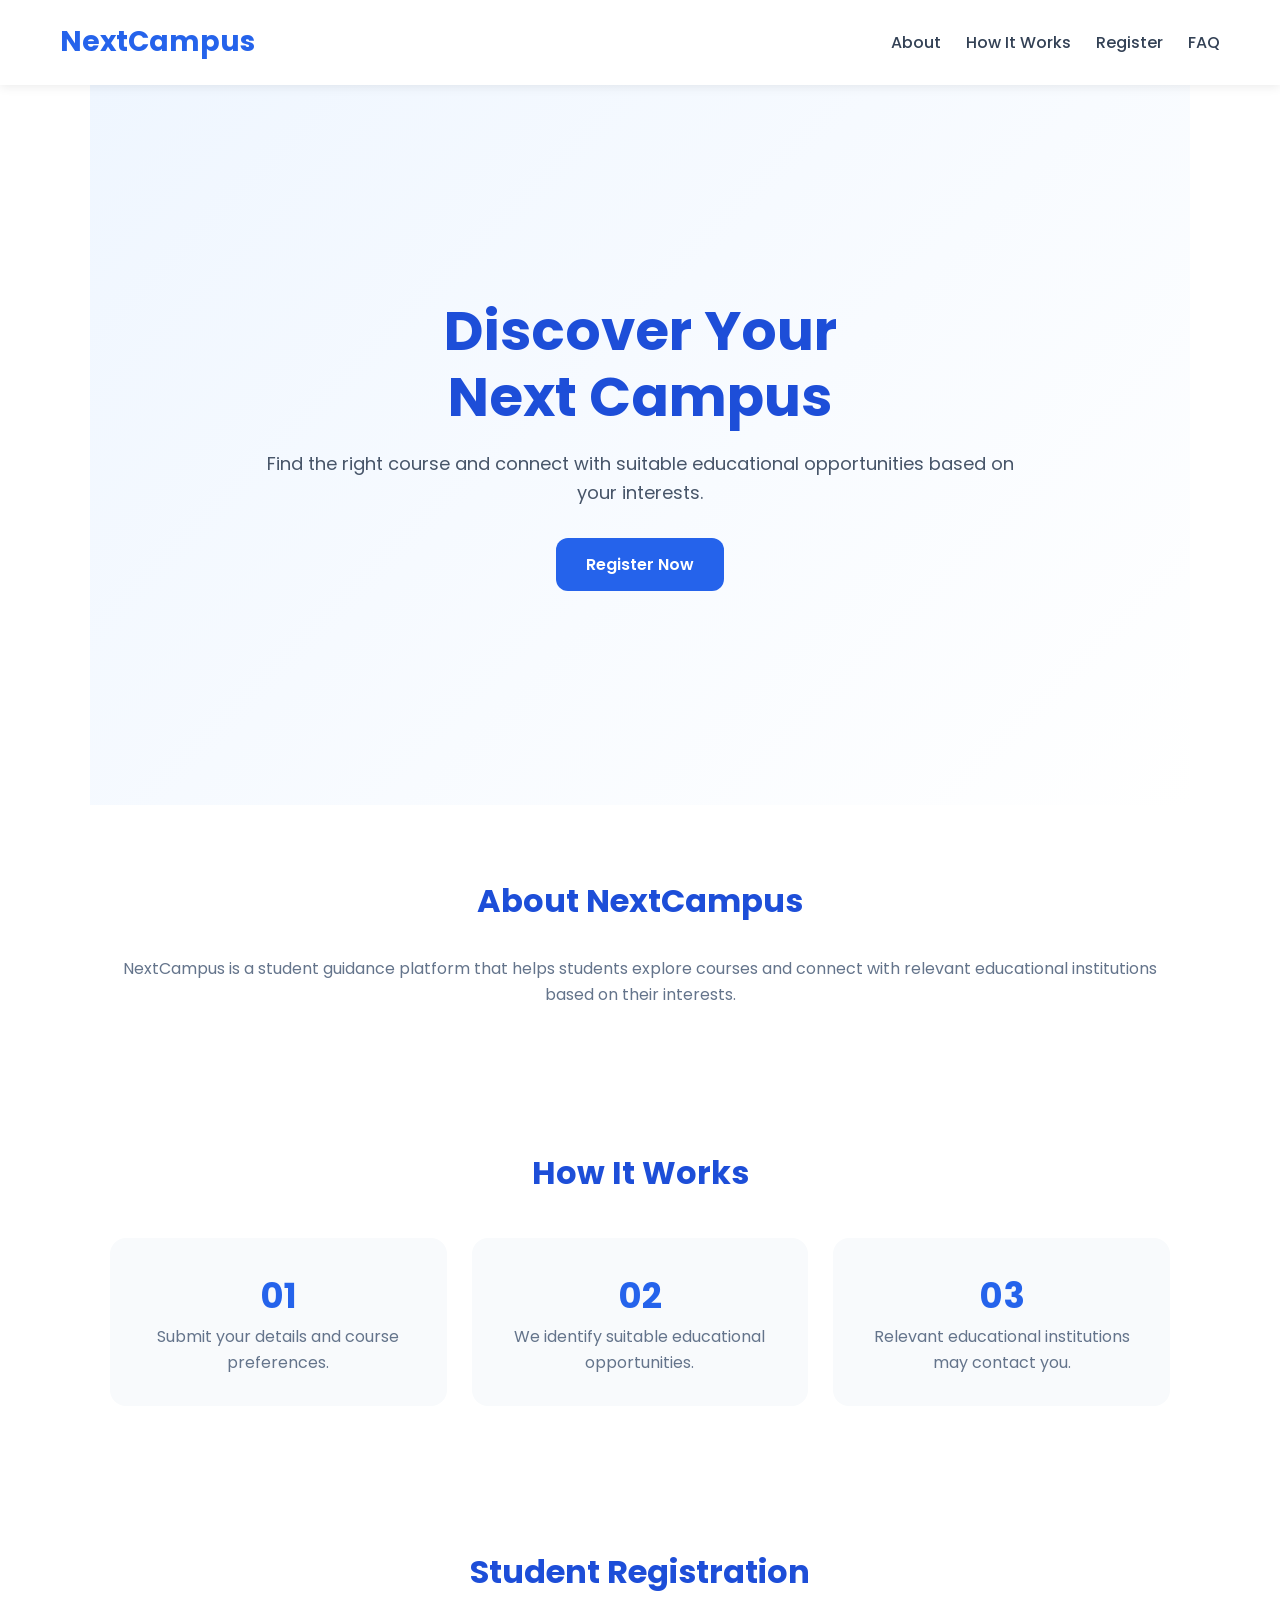
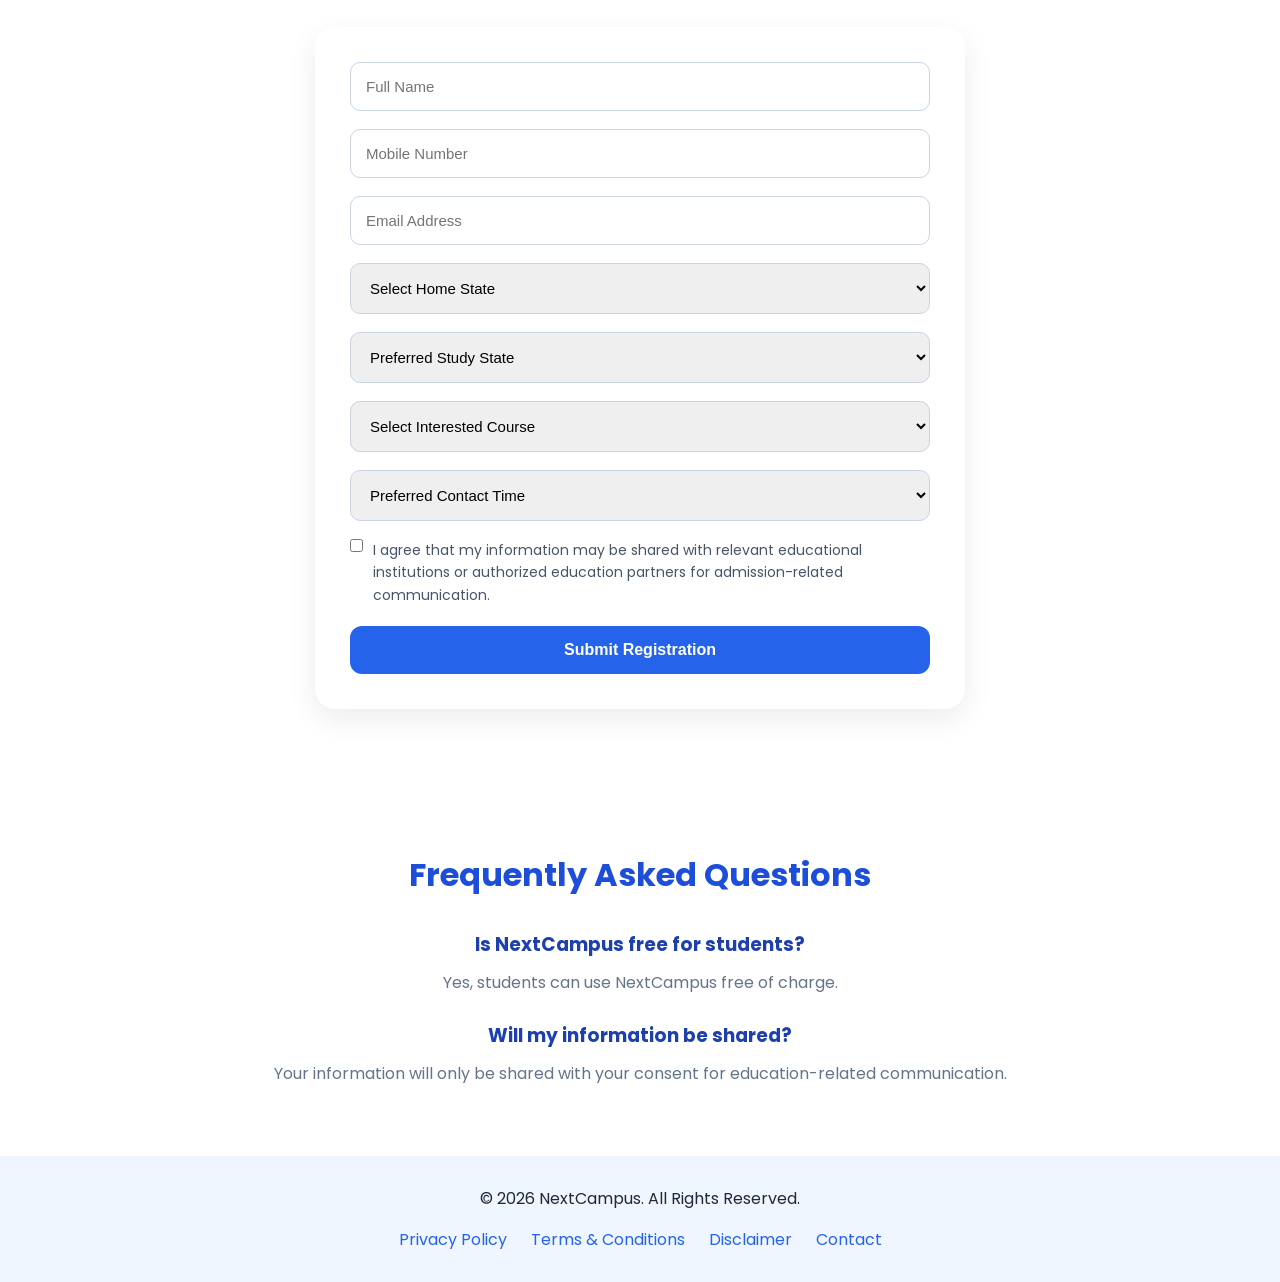
==== index.html @ 8e0e220b "Add files via upload" ====
<!DOCTYPE html>
<html lang="en">

<head>

<meta charset="UTF-8">

<meta name="viewport" content="width=device-width, initial-scale=1.0">


<title>NextCampus | Discover Your Next Campus</title>


<meta name="description" content="NextCampus helps students discover courses and connect with educational institutions.">


<meta name="keywords" content="education, courses, colleges, admissions, career guidance">


<meta name="author" content="NextCampus">



<!-- Open Graph -->

<meta property="og:title" content="NextCampus | Discover Your Next Campus">

<meta property="og:description" content="Find the right course and connect with suitable educational opportunities.">

<meta property="og:type" content="website">





<!-- Google Font -->

<link rel="preconnect" href="https://fonts.googleapis.com">

<link rel="preconnect" href="https://fonts.gstatic.com" crossorigin>


<link href="https://fonts.googleapis.com/css2?family=Poppins:wght@400;500;600;700&display=swap" rel="stylesheet">




<!-- CSS -->

<link rel="stylesheet" href="css/style.css">



</head>





<body>



<!-- Navbar -->

<header>

<nav class="navbar">


<div class="logo">
    NextCampus
</div>




<div class="nav-links">


<a href="#about">
About
</a>


<a href="#how">
How It Works
</a>


<a href="#register">
Register
</a>


<a href="#faq">
FAQ
</a>



</div>


</nav>


</header>








<!-- Hero Section -->


<section class="hero">


<div class="hero-content">



<h1>
Discover Your
<br>
Next Campus
</h1>




<p>
Find the right course and connect with suitable educational opportunities based on your interests.
</p>





<a href="#register" class="btn">
Register Now
</a>




</div>


</section>









<!-- About -->


<section id="about">


<h2>
About NextCampus
</h2>



<p>
NextCampus is a student guidance platform that helps students explore courses
and connect with relevant educational institutions based on their interests.
</p>



</section>









<!-- How It Works -->


<section id="how">


<h2>
How It Works
</h2>



<div class="steps">



<div>

<h3>
01
</h3>


<p>
Submit your details and course preferences.
</p>


</div>






<div>

<h3>
02
</h3>


<p>
We identify suitable educational opportunities.
</p>


</div>






<div>

<h3>
03
</h3>


<p>
Relevant educational institutions may contact you.
</p>


</div>



</div>



</section>









<!-- Registration Form -->


<section id="register">



<h2>
Student Registration
</h2>




<form id="studentForm">






<input

type="text"

id="name"

name="name"

placeholder="Full Name"

autocomplete="name"

required>







<input

type="tel"

id="phone"

name="phone"

placeholder="Mobile Number"

autocomplete="tel"

required>







<input

type="email"

id="email"

name="email"

placeholder="Email Address"

autocomplete="email"

required>









<select

id="homeState"

name="homeState"

required>


<option value="">
Select Home State
</option>


</select>









<select

id="studyState"

name="studyState"

required>


<option value="">
Preferred Study State
</option>


</select>









<select

id="course"

name="course"

required>


<option value="">
Select Interested Course
</option>


</select>









<select

id="contactTime"

name="contactTime"

required>



<option value="">
Preferred Contact Time
</option>


<option>
Morning
</option>


<option>
Afternoon
</option>


<option>
Evening
</option>


<option>
Anytime
</option>



</select>









<label class="consent">


<input

type="checkbox"

id="consent"

required>



<span>

I agree that my information may be shared with relevant educational institutions or authorized education partners for admission-related communication.

</span>



</label>








<button type="submit">

Submit Registration

</button>






</form>




</section>









<!-- FAQ -->


<section id="faq">



<h2>
Frequently Asked Questions
</h2>






<h3>
Is NextCampus free for students?
</h3>


<p>
Yes, students can use NextCampus free of charge.
</p>







<h3>
Will my information be shared?
</h3>



<p>
Your information will only be shared with your consent for education-related communication.
</p>






</section>









<!-- Footer -->


<footer>



<p>
© 2026 NextCampus. All Rights Reserved.
</p>





<div class="footer-links">



<a href="privacy.html">
Privacy Policy
</a>



<a href="terms.html">
Terms & Conditions
</a>



<a href="disclaimer.html">
Disclaimer
</a>



<a href="contact.html">
Contact
</a>



</div>




</footer>









<script src="js/script.js"></script>



</body>


</html>
---- css/style.css ----
/* ===============================
   Global Styles
================================ */

*{
    margin:0;
    padding:0;
    box-sizing:border-box;
}


html{
    scroll-behavior:smooth;
}


body{

    font-family:'Poppins', sans-serif;

    background:#ffffff;

    color:#1e293b;

    line-height:1.6;

}



/* ===============================
   Navbar
================================ */

header{

    position:sticky;

    top:0;

    z-index:1000;

    background:white;

    box-shadow:0 2px 10px rgba(0,0,0,0.08);

}



.navbar{

    max-width:1200px;

    margin:auto;

    padding:20px;

    display:flex;

    justify-content:space-between;

    align-items:center;

}



.logo{

    font-size:28px;

    font-weight:700;

    color:#2563eb;

}



.nav-links{

    display:flex;

    gap:25px;

}



.nav-links a{

    text-decoration:none;

    color:#334155;

    font-weight:500;

}



.nav-links a:hover{

    color:#2563eb;

}






/* ===============================
   Hero Section
================================ */

.hero{

    min-height:80vh;

    display:flex;

    align-items:center;

    justify-content:center;

    text-align:center;

    padding:40px 20px;

    background:linear-gradient(
        135deg,
        #eff6ff,
        #ffffff
    );

}



.hero-content{

    max-width:750px;

}



.hero h1{

    font-size:55px;

    line-height:1.2;

    color:#1d4ed8;

    margin-bottom:20px;

}



.hero p{

    font-size:18px;

    color:#475569;

    margin-bottom:30px;

}




.btn{

    display:inline-block;

    padding:14px 30px;

    background:#2563eb;

    color:white;

    text-decoration:none;

    border-radius:12px;

    font-weight:600;

    transition:.3s;

}



.btn:hover{

    background:#1d4ed8;

}






/* ===============================
   Sections
================================ */


section{

    max-width:1100px;

    margin:auto;

    padding:70px 20px;

}



section h2{

    text-align:center;

    font-size:32px;

    color:#1d4ed8;

    margin-bottom:30px;

}



section p{

    text-align:center;

    color:#64748b;

}






/* ===============================
   Steps
================================ */


.steps{

    display:grid;

    grid-template-columns:repeat(3,1fr);

    gap:25px;

    margin-top:40px;

}



.steps div{

    background:#f8fafc;

    padding:30px;

    border-radius:16px;

    text-align:center;

}



.steps h3{

    font-size:35px;

    color:#2563eb;

}







/* ===============================
   Form
================================ */


#studentForm{

    max-width:650px;

    margin:auto;

    background:white;

    padding:35px;

    border-radius:20px;

    box-shadow:0 10px 30px rgba(0,0,0,.08);

}



#studentForm input,
#studentForm select{


    width:100%;

    padding:15px;

    margin-bottom:18px;

    border:1px solid #cbd5e1;

    border-radius:10px;

    font-size:15px;

    outline:none;

}



#studentForm input:focus,
#studentForm select:focus{

    border-color:#2563eb;

}





.consent{

    display:flex;

    gap:10px;

    align-items:flex-start;

    font-size:14px;

    color:#475569;

    margin-bottom:20px;

}



.consent input{

    width:auto!important;

}




#studentForm button{


    width:100%;

    padding:15px;

    background:#2563eb;

    color:white;

    border:none;

    border-radius:12px;

    font-size:16px;

    font-weight:600;

    cursor:pointer;

}



#studentForm button:hover{

    background:#1d4ed8;

}







/* ===============================
   FAQ
================================ */


#faq h3{

    margin-top:25px;

    color:#1e40af;

    text-align:center;

}



#faq p{

    margin-top:10px;

}






/* ===============================
   Footer
================================ */


footer{

    background:#eff6ff;

    padding:30px 20px;

    text-align:center;

}



.footer-links{

    margin-top:15px;

}



.footer-links a{

    margin:0 10px;

    text-decoration:none;

    color:#2563eb;

}






/* ===============================
   Mobile Responsive
================================ */


@media(max-width:768px){


.navbar{

    flex-direction:column;

    gap:15px;

}



.nav-links{

    gap:15px;

    flex-wrap:wrap;

    justify-content:center;

}



.hero h1{

    font-size:38px;

}



.steps{

    grid-template-columns:1fr;

}


}
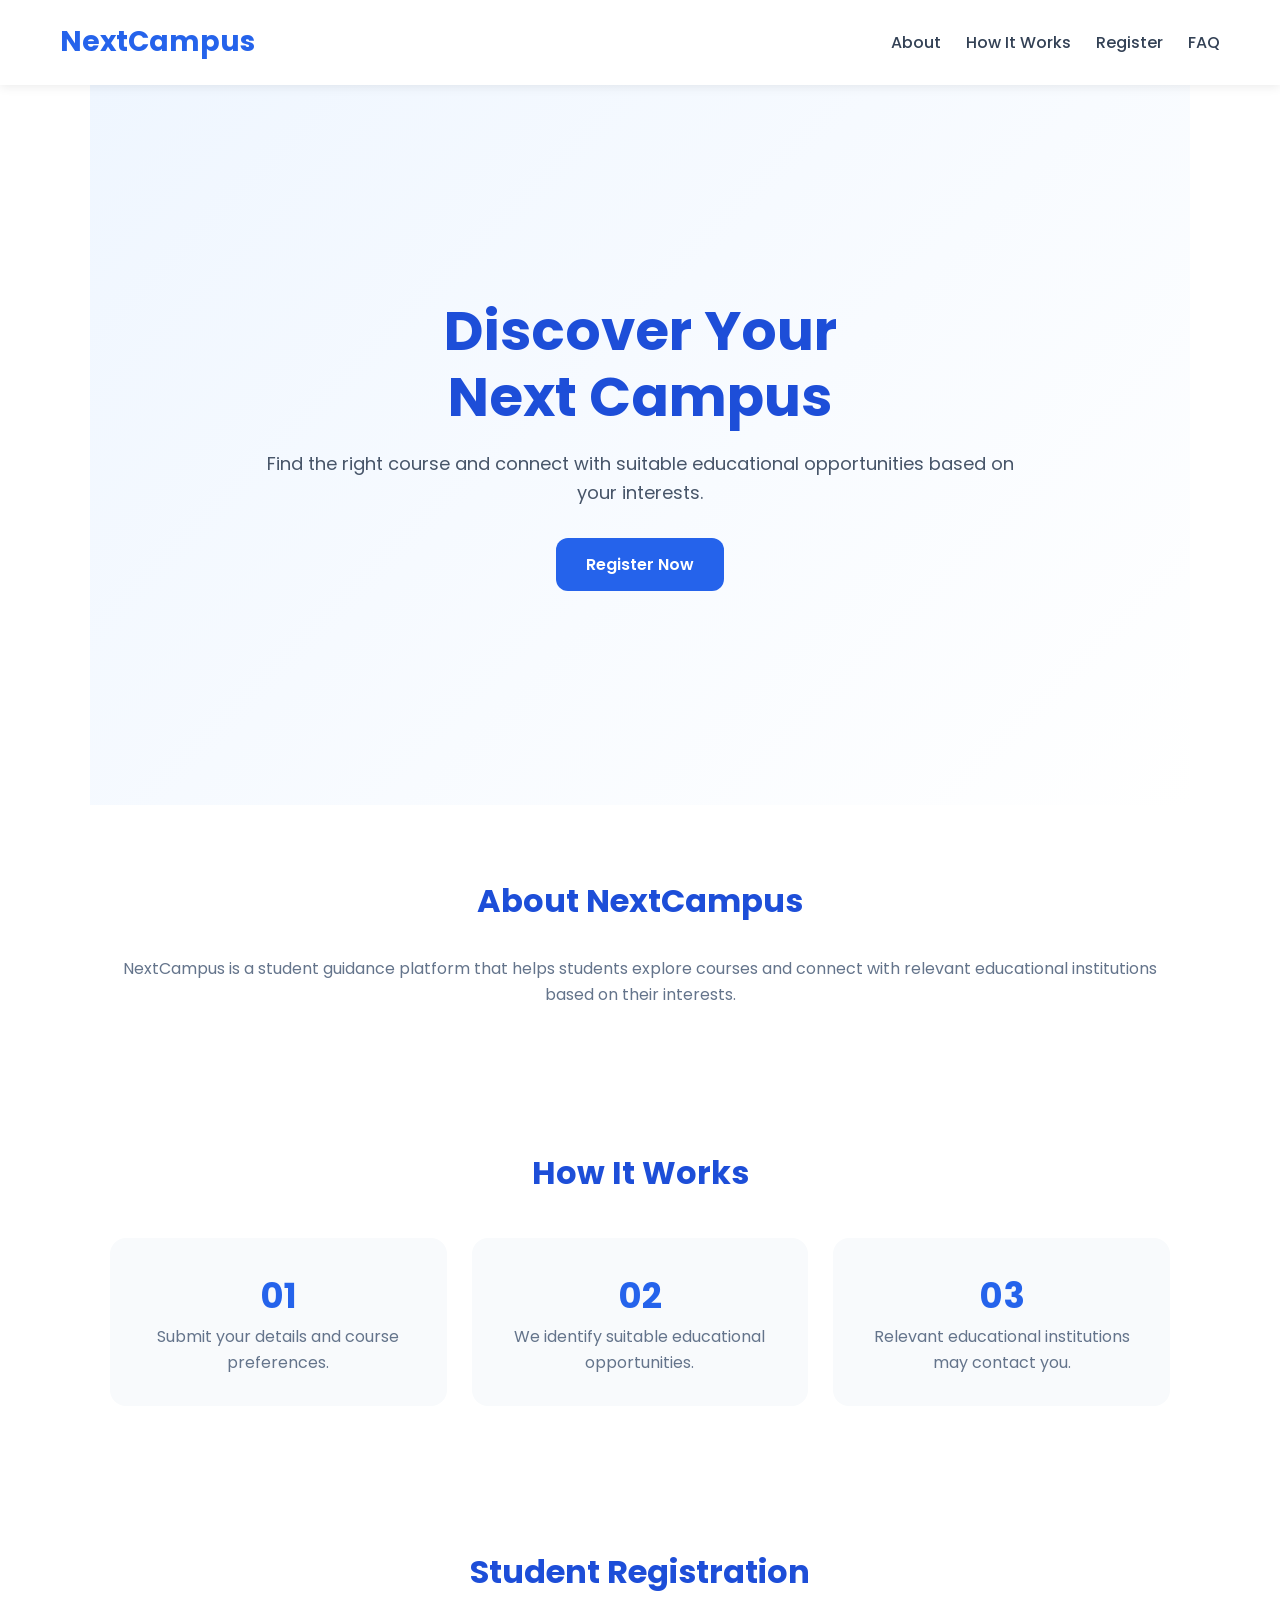
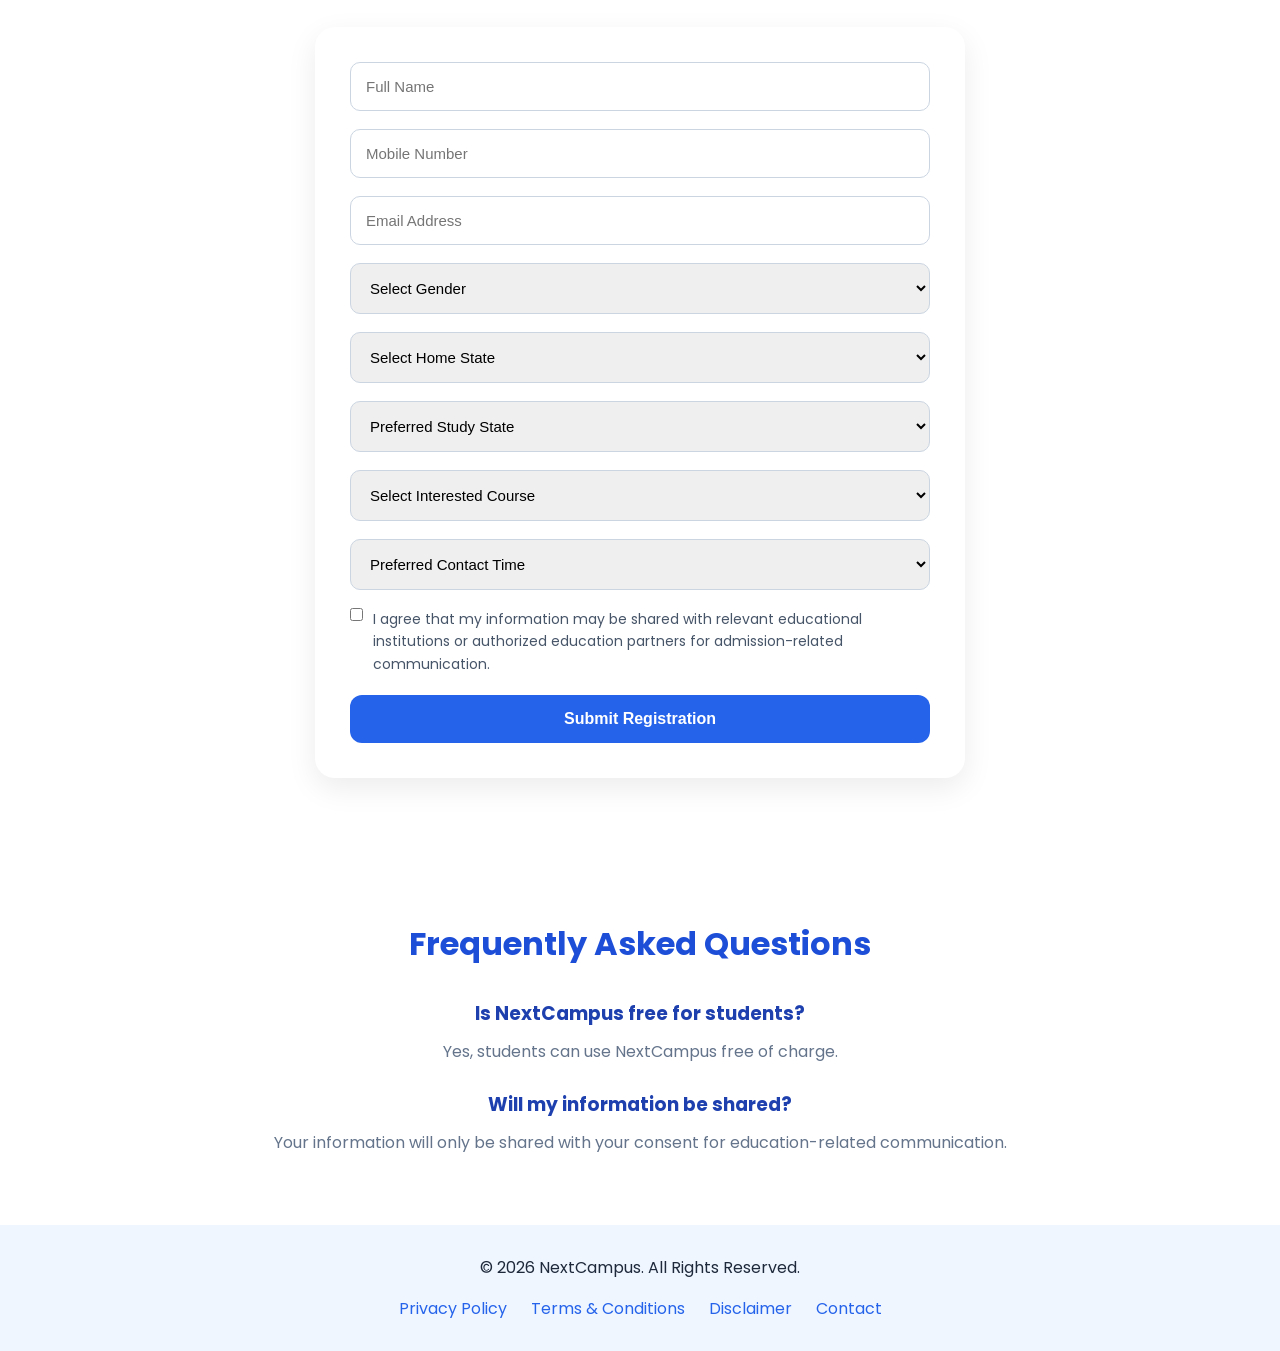
==== commit 3aa93817: "Add gender selection to registration form Added a gender dropdown to the student registration form." ====
--- a/index.html
+++ b/index.html
@@ -7,122 +7,62 @@
 
 <meta name="viewport" content="width=device-width, initial-scale=1.0">
 
-
 <title>NextCampus | Discover Your Next Campus</title>
 
-
 <meta name="description" content="NextCampus helps students discover courses and connect with educational institutions.">
 
-
 <meta name="keywords" content="education, courses, colleges, admissions, career guidance">
 
-
 <meta name="author" content="NextCampus">
 
-
-
 <!-- Open Graph -->
-
 <meta property="og:title" content="NextCampus | Discover Your Next Campus">
-
 <meta property="og:description" content="Find the right course and connect with suitable educational opportunities.">
-
 <meta property="og:type" content="website">
 
-
-
-
-
 <!-- Google Font -->
-
 <link rel="preconnect" href="https://fonts.googleapis.com">
-
 <link rel="preconnect" href="https://fonts.gstatic.com" crossorigin>
 
-
 <link href="https://fonts.googleapis.com/css2?family=Poppins:wght@400;500;600;700&display=swap" rel="stylesheet">
 
-
-
-
 <!-- CSS -->
-
 <link rel="stylesheet" href="css/style.css">
 
-
-
 </head>
 
-
-
-
-
 <body>
 
-
-
 <!-- Navbar -->
-
 <header>
 
 <nav class="navbar">
 
-
 <div class="logo">
-    NextCampus
-</div>
-
-
-
+NextCampus
+</div>
 
 <div class="nav-links">
 
-
-<a href="#about">
-About
-</a>
-
-
-<a href="#how">
-How It Works
-</a>
-
-
-<a href="#register">
-Register
-</a>
-
-
-<a href="#faq">
-FAQ
-</a>
-
-
-
-</div>
-
+<a href="#about">About</a>
+
+<a href="#how">How It Works</a>
+
+<a href="#register">Register</a>
+
+<a href="#faq">FAQ</a>
+
+</div>
 
 </nav>
 
-
 </header>
 
-
-
-
-
-
-
-
 <!-- Hero Section -->
 
-
 <section class="hero">
 
-
 <div class="hero-content">
-
-
 
 <h1>
 Discover Your
@@ -130,363 +70,198 @@
 Next Campus
 </h1>
 
-
-
-
 <p>
 Find the right course and connect with suitable educational opportunities based on your interests.
 </p>
-
-
-
-
 
 <a href="#register" class="btn">
 Register Now
 </a>
 
-
-
-
-</div>
-
-
-</section>
-
-
-
-
-
-
-
-
+</div>
+
+</section>
 
 <!-- About -->
 
-
 <section id="about">
-
 
 <h2>
 About NextCampus
 </h2>
 
-
-
 <p>
 NextCampus is a student guidance platform that helps students explore courses
 and connect with relevant educational institutions based on their interests.
 </p>
 
-
-
-</section>
-
-
-
-
-
-
-
-
+</section>
 
 <!-- How It Works -->
 
-
 <section id="how">
-
 
 <h2>
 How It Works
 </h2>
 
-
-
 <div class="steps">
 
-
-
 <div>
 
-<h3>
-01
-</h3>
-
+<h3>01</h3>
 
 <p>
 Submit your details and course preferences.
 </p>
 
-
-</div>
-
-
-
-
-
+</div>
 
 <div>
 
-<h3>
-02
-</h3>
-
+<h3>02</h3>
 
 <p>
 We identify suitable educational opportunities.
 </p>
 
-
-</div>
-
-
-
-
-
+</div>
 
 <div>
 
-<h3>
-03
-</h3>
-
+<h3>03</h3>
 
 <p>
 Relevant educational institutions may contact you.
 </p>
 
-
-</div>
-
-
-
-</div>
-
-
-
-</section>
-
-
-
-
-
-
-
-
+</div>
+
+</div>
+
+</section>
 
 <!-- Registration Form -->
 
-
 <section id="register">
-
-
 
 <h2>
 Student Registration
 </h2>
 
-
-
-
 <form id="studentForm">
 
-
-
-
-
-
 <input
-
 type="text"
-
 id="name"
-
 name="name"
-
 placeholder="Full Name"
-
 autocomplete="name"
-
-required>
-
-
-
-
-
-
+required>
 
 <input
-
 type="tel"
-
 id="phone"
-
 name="phone"
-
 placeholder="Mobile Number"
-
 autocomplete="tel"
-
-required>
-
-
-
-
-
-
+required>
 
 <input
-
 type="email"
-
 id="email"
-
 name="email"
-
 placeholder="Email Address"
-
 autocomplete="email"
-
-required>
-
-
-
-
-
-
-
-
-
-<select
-
+required>
+
+<!-- NEW GENDER DROPDOWN -->
+
+<select
+id="gender"
+name="gender"
+required>
+
+<option value="">
+Select Gender
+</option>
+
+<option value="Male">
+Male
+</option>
+
+<option value="Female">
+Female
+</option>
+
+<option value="Other">
+Other
+</option>
+
+<option value="Prefer not to say">
+Prefer not to say
+</option>
+
+</select>
+
+<select
 id="homeState"
-
 name="homeState"
-
-required>
-
+required>
 
 <option value="">
 Select Home State
 </option>
 
-
-</select>
-
-
-
-
-
-
-
-
-
-<select
-
+</select>
+
+<select
 id="studyState"
-
 name="studyState"
-
-required>
-
+required>
 
 <option value="">
 Preferred Study State
 </option>
 
-
-</select>
-
-
-
-
-
-
-
-
-
-<select
-
+</select>
+
+<select
 id="course"
-
 name="course"
-
-required>
-
+required>
 
 <option value="">
 Select Interested Course
 </option>
 
-
-</select>
-
-
-
-
-
-
-
-
-
-<select
-
+</select>
+
+<select
 id="contactTime"
-
 name="contactTime"
-
-required>
-
-
+required>
 
 <option value="">
 Preferred Contact Time
 </option>
 
-
-<option>
-Morning
-</option>
-
-
-<option>
-Afternoon
-</option>
-
-
-<option>
-Evening
-</option>
-
-
-<option>
-Anytime
-</option>
-
-
-
-</select>
-
-
-
-
-
-
-
-
+<option>Morning</option>
+
+<option>Afternoon</option>
+
+<option>Evening</option>
+
+<option>Anytime</option>
+
+</select>
 
 <label class="consent">
 
-
 <input
-
 type="checkbox"
-
 id="consent"
-
-required>
-
-
+required>
 
 <span>
 
@@ -494,162 +269,76 @@
 
 </span>
 
-
-
 </label>
 
-
-
-
-
-
-
-
 <button type="submit">
 
 Submit Registration
 
 </button>
 
-
-
-
-
-
 </form>
 
-
-
-
-</section>
-
-
-
-
-
-
-
-
+</section>
 
 <!-- FAQ -->
 
-
 <section id="faq">
-
-
 
 <h2>
 Frequently Asked Questions
 </h2>
 
-
-
-
-
-
 <h3>
 Is NextCampus free for students?
 </h3>
 
-
 <p>
 Yes, students can use NextCampus free of charge.
 </p>
-
-
-
-
-
-
 
 <h3>
 Will my information be shared?
 </h3>
 
-
-
 <p>
 Your information will only be shared with your consent for education-related communication.
 </p>
 
-
-
-
-
-
-</section>
-
-
-
-
-
-
-
-
+</section>
 
 <!-- Footer -->
 
-
 <footer>
 
-
-
 <p>
 © 2026 NextCampus. All Rights Reserved.
 </p>
 
-
-
-
-
 <div class="footer-links">
-
-
 
 <a href="privacy.html">
 Privacy Policy
 </a>
 
-
-
 <a href="terms.html">
 Terms & Conditions
 </a>
 
-
-
 <a href="disclaimer.html">
 Disclaimer
 </a>
 
-
-
 <a href="contact.html">
 Contact
 </a>
 
-
-
-</div>
-
-
-
+</div>
 
 </footer>
 
-
-
-
-
-
-
-
-
 <script src="js/script.js"></script>
 
-
-
 </body>
 
-
-</html>+</html>
